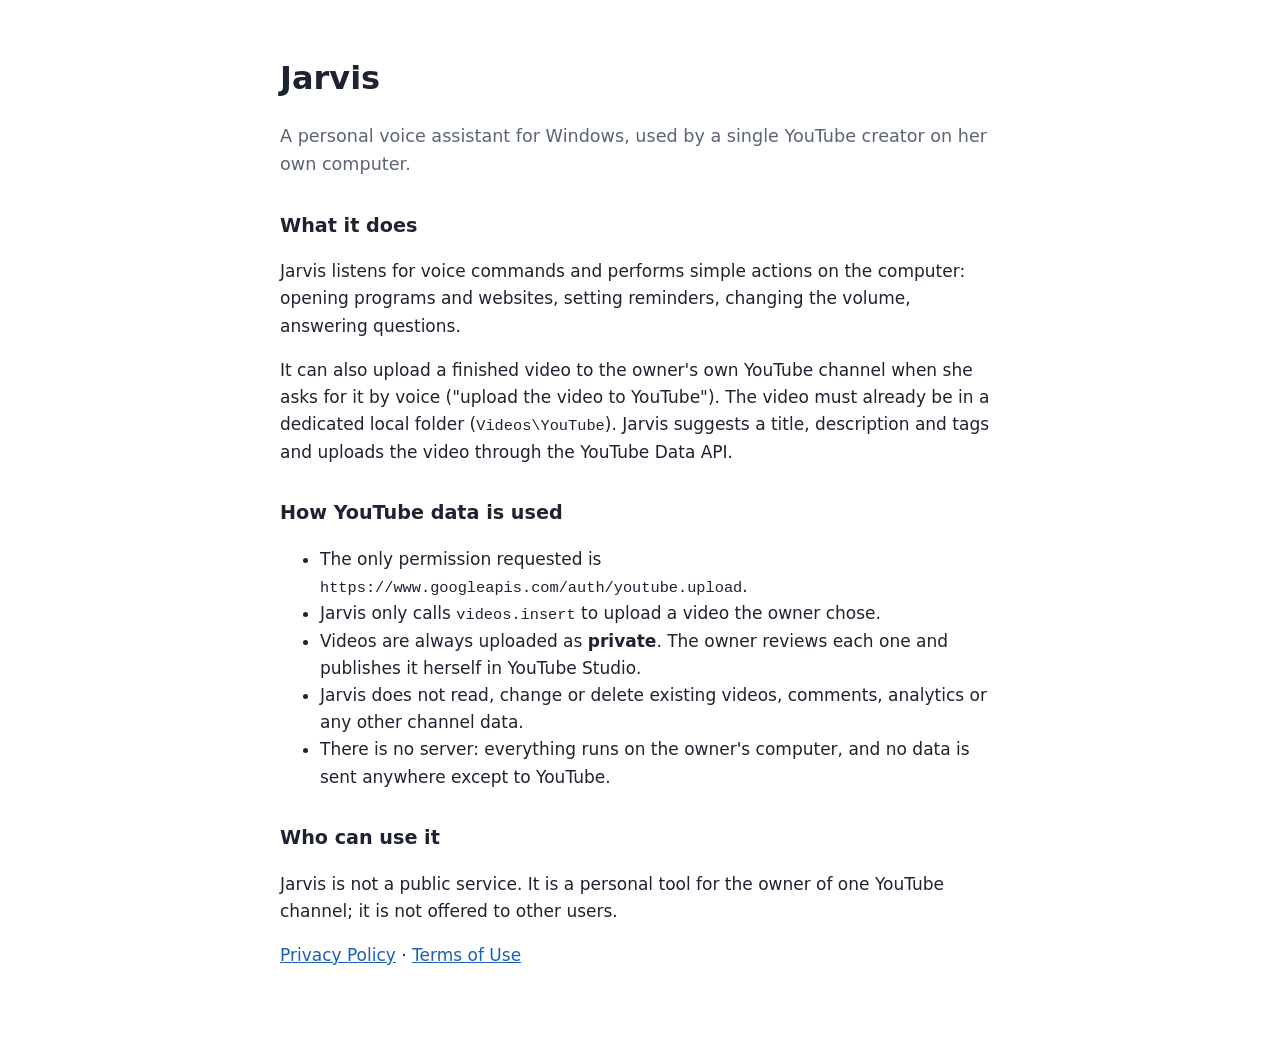
==== index.html @ 60206de8 "Jarvis app page, privacy policy and terms Co-Authored-By: Claude Opus 5.5 <noreply@anthropic.com>" ====
<!doctype html>
<html lang="en">
<head>
<meta charset="utf-8">
<meta name="viewport" content="width=device-width, initial-scale=1">
<title>Jarvis — personal voice assistant</title>
<link rel="stylesheet" href="style.css">
</head>
<body>
<main>
<h1>Jarvis</h1>
<p class="lead">A personal voice assistant for Windows, used by a single YouTube creator on her own computer.</p>

<h2>What it does</h2>
<p>Jarvis listens for voice commands and performs simple actions on the computer: opening programs and
websites, setting reminders, changing the volume, answering questions.</p>
<p>It can also upload a finished video to the owner's own YouTube channel when she asks for it by voice
("upload the video to YouTube"). The video must already be in a dedicated local folder
(<code>Videos\YouTube</code>). Jarvis suggests a title, description and tags and uploads the video
through the YouTube Data API.</p>

<h2>How YouTube data is used</h2>
<ul>
<li>The only permission requested is <code>https://www.googleapis.com/auth/youtube.upload</code>.</li>
<li>Jarvis only calls <code>videos.insert</code> to upload a video the owner chose.</li>
<li>Videos are always uploaded as <strong>private</strong>. The owner reviews each one and publishes it herself in YouTube Studio.</li>
<li>Jarvis does not read, change or delete existing videos, comments, analytics or any other channel data.</li>
<li>There is no server: everything runs on the owner's computer, and no data is sent anywhere except to YouTube.</li>
</ul>

<h2>Who can use it</h2>
<p>Jarvis is not a public service. It is a personal tool for the owner of one YouTube channel; it is not offered to other users.</p>

<p><a href="privacy.html">Privacy Policy</a> · <a href="terms.html">Terms of Use</a></p>
</main>
</body>
</html>
---- style.css ----
:root { --bg: #ffffff; --fg: #1d2330; --muted: #5b6475; --link: #1a5fb4; }
@media (prefers-color-scheme: dark) {
  :root { --bg: #14171f; --fg: #e6e8ee; --muted: #9aa3b5; --link: #7fb0ff; }
}
body { margin: 0; background: var(--bg); color: var(--fg);
  font: 17px/1.6 system-ui, -apple-system, "Segoe UI", sans-serif; }
main { max-width: 720px; margin: 0 auto; padding: 32px 16px 64px; }
h1 { font-size: 2rem; margin-bottom: .25rem; }
h2 { font-size: 1.2rem; margin-top: 2rem; }
.lead { color: var(--muted); font-size: 1.1rem; }
a { color: var(--link); }
code { font-size: .9em; }
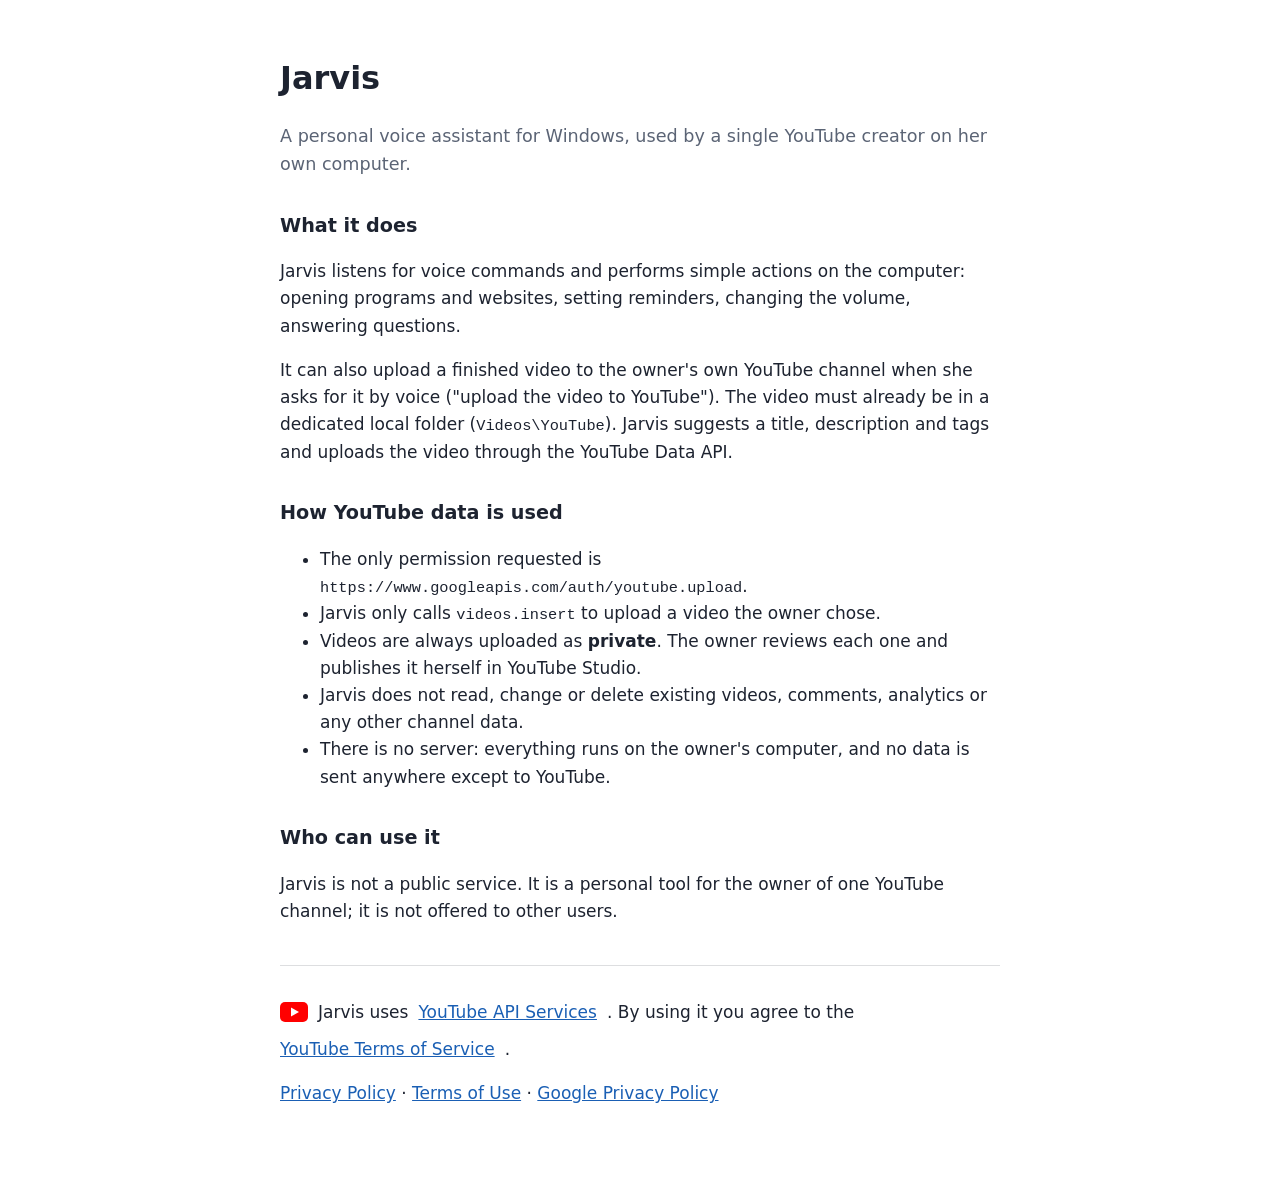
==== commit b637d48d: "Show YouTube API Services notice on the app page Co-Authored-By: Claude Opus 5.5 <noreply@anthropic." ====
--- a/index.html
+++ b/index.html
@@ -31,7 +31,15 @@
 <h2>Who can use it</h2>
 <p>Jarvis is not a public service. It is a personal tool for the owner of one YouTube channel; it is not offered to other users.</p>
 
-<p><a href="privacy.html">Privacy Policy</a> · <a href="terms.html">Terms of Use</a></p>
+<footer>
+<p class="yt">
+<svg width="28" height="20" viewBox="0 0 28 20" aria-hidden="true"><rect width="28" height="20" rx="5" fill="#FF0000"/><path d="M11 5.5v9l8-4.5z" fill="#fff"/></svg>
+Jarvis uses <a href="https://developers.google.com/youtube">YouTube API Services</a>.
+By using it you agree to the <a href="https://www.youtube.com/t/terms">YouTube Terms of Service</a>.
+</p>
+<p><a href="privacy.html">Privacy Policy</a> · <a href="terms.html">Terms of Use</a> ·
+<a href="https://policies.google.com/privacy">Google Privacy Policy</a></p>
+</footer>
 </main>
 </body>
 </html>
--- a/style.css
+++ b/style.css
@@ -10,3 +10,5 @@
 .lead { color: var(--muted); font-size: 1.1rem; }
 a { color: var(--link); }
 code { font-size: .9em; }
+footer { margin-top: 2.5rem; padding-top: 1rem; border-top: 1px solid color-mix(in srgb, var(--fg) 15%, transparent); }
+.yt { display: flex; align-items: center; gap: 10px; flex-wrap: wrap; }
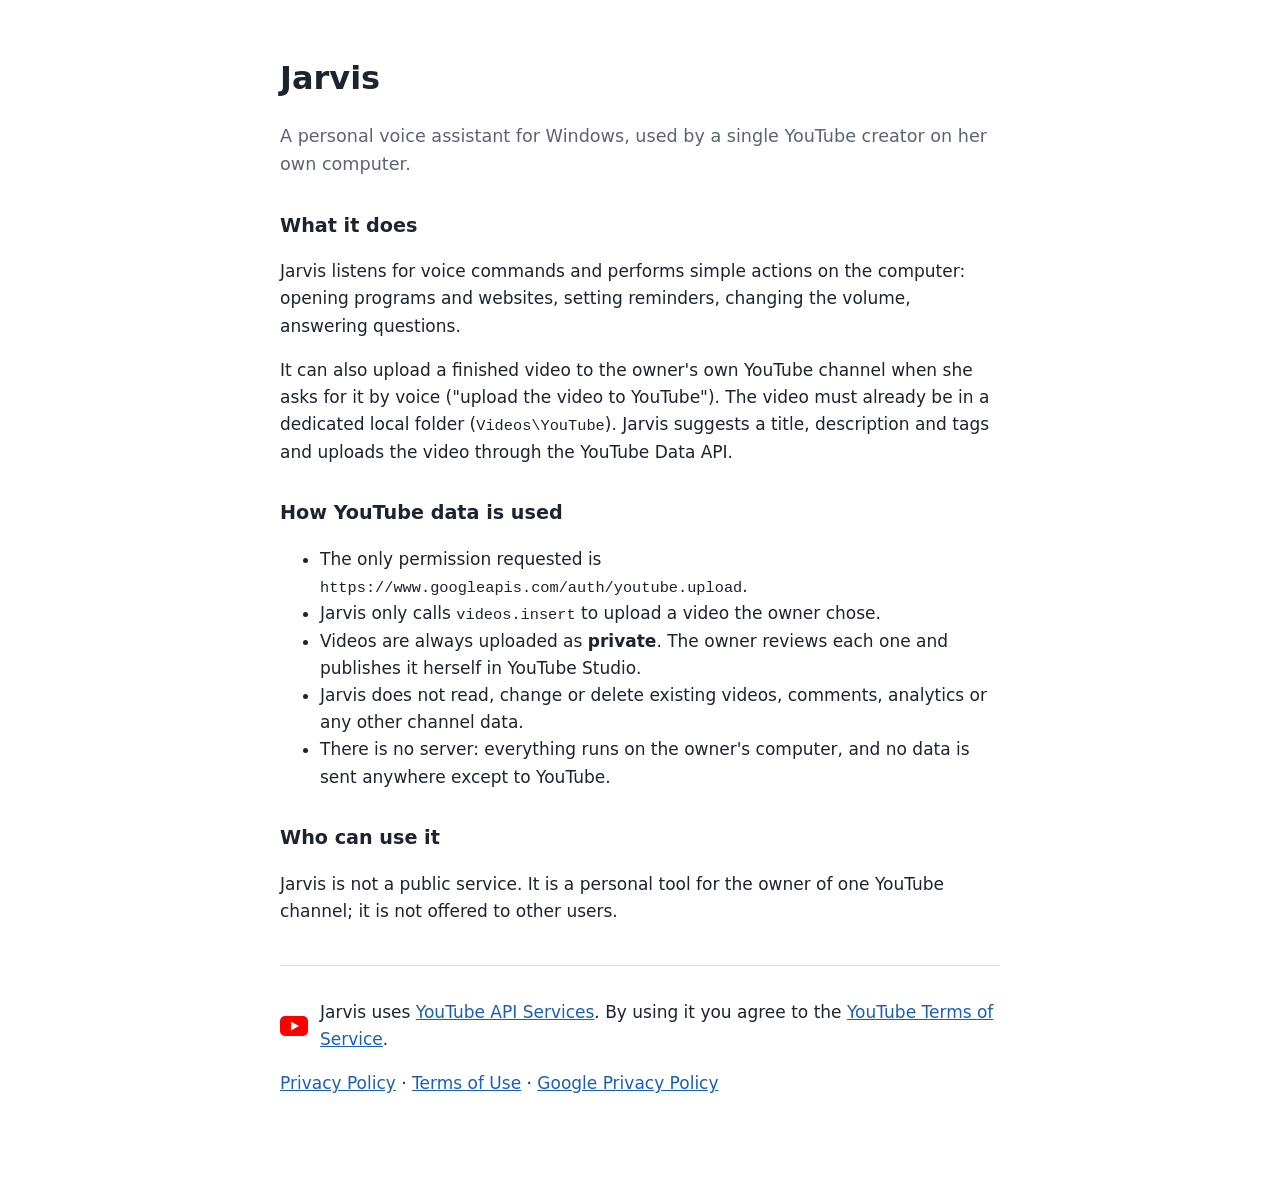
==== commit e73080d8: "Keep the YouTube notice on one line Co-Authored-By: Claude Opus 5.5 <noreply@anthropic.com>" ====
--- a/index.html
+++ b/index.html
@@ -34,8 +34,8 @@
 <footer>
 <p class="yt">
 <svg width="28" height="20" viewBox="0 0 28 20" aria-hidden="true"><rect width="28" height="20" rx="5" fill="#FF0000"/><path d="M11 5.5v9l8-4.5z" fill="#fff"/></svg>
-Jarvis uses <a href="https://developers.google.com/youtube">YouTube API Services</a>.
-By using it you agree to the <a href="https://www.youtube.com/t/terms">YouTube Terms of Service</a>.
+<span>Jarvis uses <a href="https://developers.google.com/youtube">YouTube API Services</a>.
+By using it you agree to the <a href="https://www.youtube.com/t/terms">YouTube Terms of Service</a>.</span>
 </p>
 <p><a href="privacy.html">Privacy Policy</a> · <a href="terms.html">Terms of Use</a> ·
 <a href="https://policies.google.com/privacy">Google Privacy Policy</a></p>
--- a/style.css
+++ b/style.css
@@ -11,4 +11,5 @@
 a { color: var(--link); }
 code { font-size: .9em; }
 footer { margin-top: 2.5rem; padding-top: 1rem; border-top: 1px solid color-mix(in srgb, var(--fg) 15%, transparent); }
-.yt { display: flex; align-items: center; gap: 10px; flex-wrap: wrap; }
+.yt { display: flex; align-items: center; gap: 12px; }
+.yt svg { flex: none; }
